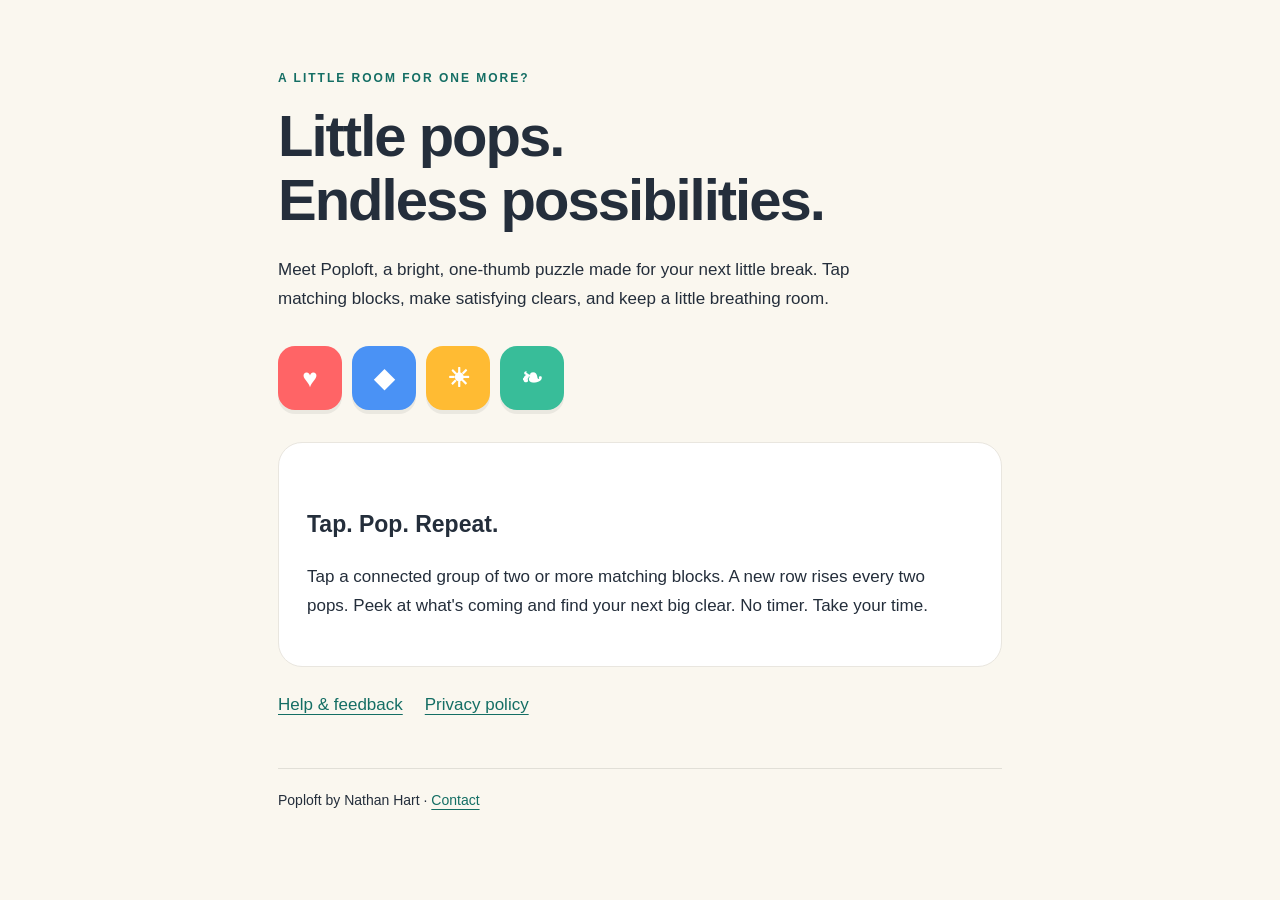
==== poploft/index.html @ f0af5f60 "Rename puzzle policies to Poploft and preserve old links" ====
<!doctype html><html lang="en"><meta charset="utf-8"><meta name="viewport" content="width=device-width,initial-scale=1"><meta name="description" content="Poploft: a bright, one-thumb block puzzle. Tap matching blocks, make big clears, and leave a little room for the next row."><link rel="stylesheet" href="styles.css"><title>Poploft — Little pops. Endless possibilities.</title><main><div class="eyebrow">A LITTLE ROOM FOR ONE MORE?</div><h1>Little pops.<br>Endless possibilities.</h1><p>Meet Poploft, a bright, one-thumb puzzle made for your next little break. Tap matching blocks, make satisfying clears, and keep a little breathing room.</p><div class="tiles" aria-hidden="true"><span class="tile coral">♥</span><span class="tile blue">◆</span><span class="tile gold">☀</span><span class="tile mint">❧</span></div><div class="card"><h2>Tap. Pop. Repeat.</h2><p>Tap a connected group of two or more matching blocks. A new row rises every two pops. Peek at what's coming and find your next big clear. No timer. Take your time.</p></div><nav aria-label="Support"><a href="support.html">Help & feedback</a><a href="privacy.html">Privacy policy</a></nav><footer>Poploft by Nathan Hart · <a href="mailto:nahart86@gmail.com">Contact</a></footer></main></html>
---- poploft/styles.css ----
:root{color-scheme:light;--ink:#242e3b;--teal:#146e64;--paper:#faf7ef}*{box-sizing:border-box}body{margin:0;background:var(--paper);color:var(--ink);font:17px/1.7 -apple-system,BlinkMacSystemFont,"Segoe UI",sans-serif}main{max-width:780px;margin:auto;padding:68px 28px}nav{display:flex;gap:22px;margin:20px 0 38px}a{color:var(--teal);text-underline-offset:4px}h1{font-size:clamp(36px,8vw,58px);line-height:1.1;letter-spacing:-2px;margin:16px 0 24px}h2{font-size:23px;margin-top:34px}p,li{max-width:68ch}.eyebrow{color:var(--teal);font-weight:800;letter-spacing:2px;font-size:12px}.card{padding:28px;background:white;border:1px solid #e9e6df;border-radius:24px;margin:24px 0}.muted{color:#6c7378;font-size:14px}.tiles{display:flex;gap:10px;margin:32px 0}.tile{width:64px;height:64px;border-radius:17px;color:white;display:grid;place-items:center;font-size:26px;font-weight:bold;box-shadow:0 4px 0 #00000010}.coral{background:#ff6466}.blue{background:#4a92f5}.gold{background:#ffbb33}.mint{background:#38bd99}footer{margin-top:48px;border-top:1px solid #e1dfd7;padding-top:20px;font-size:14px}button{font:inherit}strong{font-weight:700}
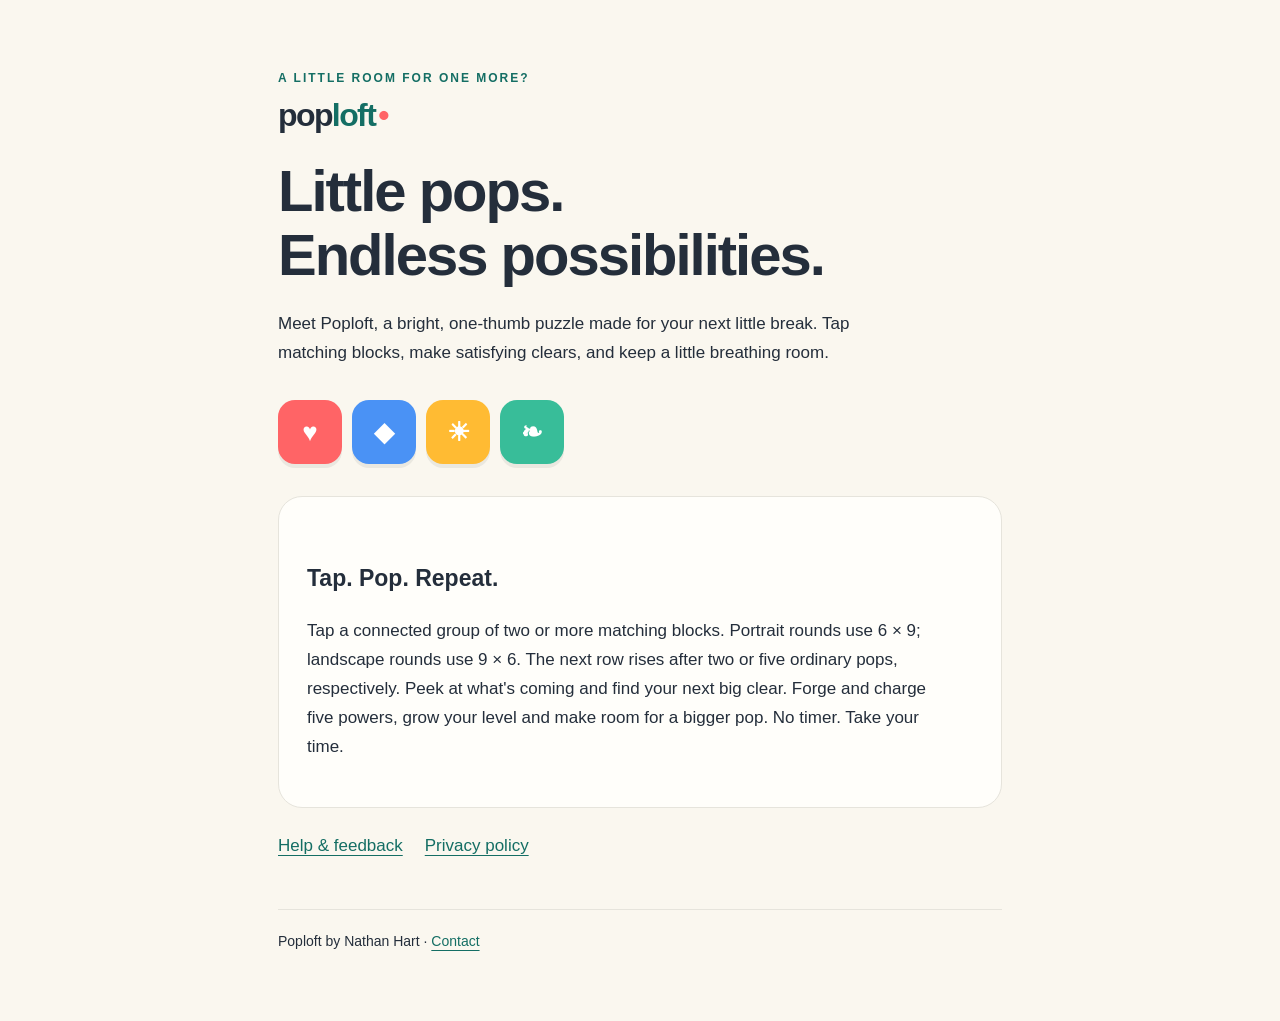
==== commit aaefee52: "Match Poploft help and privacy pages to shared iOS and TV experience" ====
--- a/poploft/index.html
+++ b/poploft/index.html
@@ -1 +1 @@
-<!doctype html><html lang="en"><meta charset="utf-8"><meta name="viewport" content="width=device-width,initial-scale=1"><meta name="description" content="Poploft: a bright, one-thumb block puzzle. Tap matching blocks, make big clears, and leave a little room for the next row."><link rel="stylesheet" href="styles.css"><title>Poploft — Little pops. Endless possibilities.</title><main><div class="eyebrow">A LITTLE ROOM FOR ONE MORE?</div><h1>Little pops.<br>Endless possibilities.</h1><p>Meet Poploft, a bright, one-thumb puzzle made for your next little break. Tap matching blocks, make satisfying clears, and keep a little breathing room.</p><div class="tiles" aria-hidden="true"><span class="tile coral">♥</span><span class="tile blue">◆</span><span class="tile gold">☀</span><span class="tile mint">❧</span></div><div class="card"><h2>Tap. Pop. Repeat.</h2><p>Tap a connected group of two or more matching blocks. A new row rises every two pops. Peek at what's coming and find your next big clear. No timer. Take your time.</p></div><nav aria-label="Support"><a href="support.html">Help & feedback</a><a href="privacy.html">Privacy policy</a></nav><footer>Poploft by Nathan Hart · <a href="mailto:nahart86@gmail.com">Contact</a></footer></main></html>
+<!doctype html><html lang="en"><meta charset="utf-8"><meta name="viewport" content="width=device-width,initial-scale=1"><meta name="description" content="Poploft: a bright, one-thumb block puzzle. Tap matching blocks, make big clears, and leave a little room for the next row."><link rel="stylesheet" href="styles.css"><title>Poploft — Little pops. Endless possibilities.</title><main><div class="eyebrow">A LITTLE ROOM FOR ONE MORE?</div><div class="brand" aria-label="Poploft">pop<span>loft</span><b>•</b></div><h1>Little pops.<br>Endless possibilities.</h1><p>Meet Poploft, a bright, one-thumb puzzle made for your next little break. Tap matching blocks, make satisfying clears, and keep a little breathing room.</p><div class="tiles" aria-hidden="true"><span class="tile coral">♥</span><span class="tile blue">◆</span><span class="tile gold">☀</span><span class="tile mint">❧</span></div><div class="card"><h2>Tap. Pop. Repeat.</h2><p>Tap a connected group of two or more matching blocks. Portrait rounds use 6 × 9; landscape rounds use 9 × 6. The next row rises after two or five ordinary pops, respectively. Peek at what's coming and find your next big clear. Forge and charge five powers, grow your level and make room for a bigger pop. No timer. Take your time.</p></div><nav aria-label="Support"><a href="support.html">Help & feedback</a><a href="privacy.html">Privacy policy</a></nav><footer>Poploft by Nathan Hart · <a href="mailto:nahart86@gmail.com">Contact</a></footer></main></html>
--- a/poploft/styles.css
+++ b/poploft/styles.css
@@ -1 +1,4 @@
-:root{color-scheme:light;--ink:#242e3b;--teal:#146e64;--paper:#faf7ef}*{box-sizing:border-box}body{margin:0;background:var(--paper);color:var(--ink);font:17px/1.7 -apple-system,BlinkMacSystemFont,"Segoe UI",sans-serif}main{max-width:780px;margin:auto;padding:68px 28px}nav{display:flex;gap:22px;margin:20px 0 38px}a{color:var(--teal);text-underline-offset:4px}h1{font-size:clamp(36px,8vw,58px);line-height:1.1;letter-spacing:-2px;margin:16px 0 24px}h2{font-size:23px;margin-top:34px}p,li{max-width:68ch}.eyebrow{color:var(--teal);font-weight:800;letter-spacing:2px;font-size:12px}.card{padding:28px;background:white;border:1px solid #e9e6df;border-radius:24px;margin:24px 0}.muted{color:#6c7378;font-size:14px}.tiles{display:flex;gap:10px;margin:32px 0}.tile{width:64px;height:64px;border-radius:17px;color:white;display:grid;place-items:center;font-size:26px;font-weight:bold;box-shadow:0 4px 0 #00000010}.coral{background:#ff6466}.blue{background:#4a92f5}.gold{background:#ffbb33}.mint{background:#38bd99}footer{margin-top:48px;border-top:1px solid #e1dfd7;padding-top:20px;font-size:14px}button{font:inherit}strong{font-weight:700}
+:root{color-scheme:light dark;--ink:#242e3b;--teal:#146e64;--paper:#faf7ef;--surface:#fffefa;--stroke:#e6e4dc;--quiet:#646d70}*{box-sizing:border-box}body{margin:0;background:var(--paper);color:var(--ink);font:17px/1.7 -apple-system,BlinkMacSystemFont,"Segoe UI",sans-serif}main{max-width:780px;margin:auto;padding:68px 28px}nav{display:flex;flex-wrap:wrap;gap:22px;margin:20px 0 38px}a{overflow-wrap:anywhere;color:var(--teal);text-underline-offset:4px}h1{font-size:clamp(36px,8vw,58px);line-height:1.1;letter-spacing:-2px;margin:16px 0 24px}h2{font-size:23px;margin-top:34px}p,li{max-width:68ch}.eyebrow{color:var(--teal);font-weight:800;letter-spacing:2px;font-size:12px}.card{padding:28px;background:var(--surface);border:1px solid var(--stroke);border-radius:24px;margin:24px 0}.muted{color:var(--quiet);font-size:14px}.tiles{display:flex;gap:10px;margin:32px 0}.tile{width:64px;height:64px;border-radius:17px;color:white;display:grid;place-items:center;font-size:26px;font-weight:bold;box-shadow:0 4px 0 #00000010}.coral{background:#ff6466}.blue{background:#4a92f5}.gold{background:#ffbb33}.mint{background:#38bd99}footer{margin-top:48px;border-top:1px solid var(--stroke);padding-top:20px;font-size:14px}button{font:inherit}strong{font-weight:700}
+
+.brand{font-size:32px;font-weight:900;letter-spacing:-1.6px}.brand span{color:var(--teal)}.brand b{color:#ff6466;margin-left:3px}
+@media(prefers-color-scheme:dark){:root{--ink:#f2f1e9;--teal:#7bdfc6;--paper:#111d25;--surface:#20313a;--stroke:#39505b;--quiet:#a9b9be}}
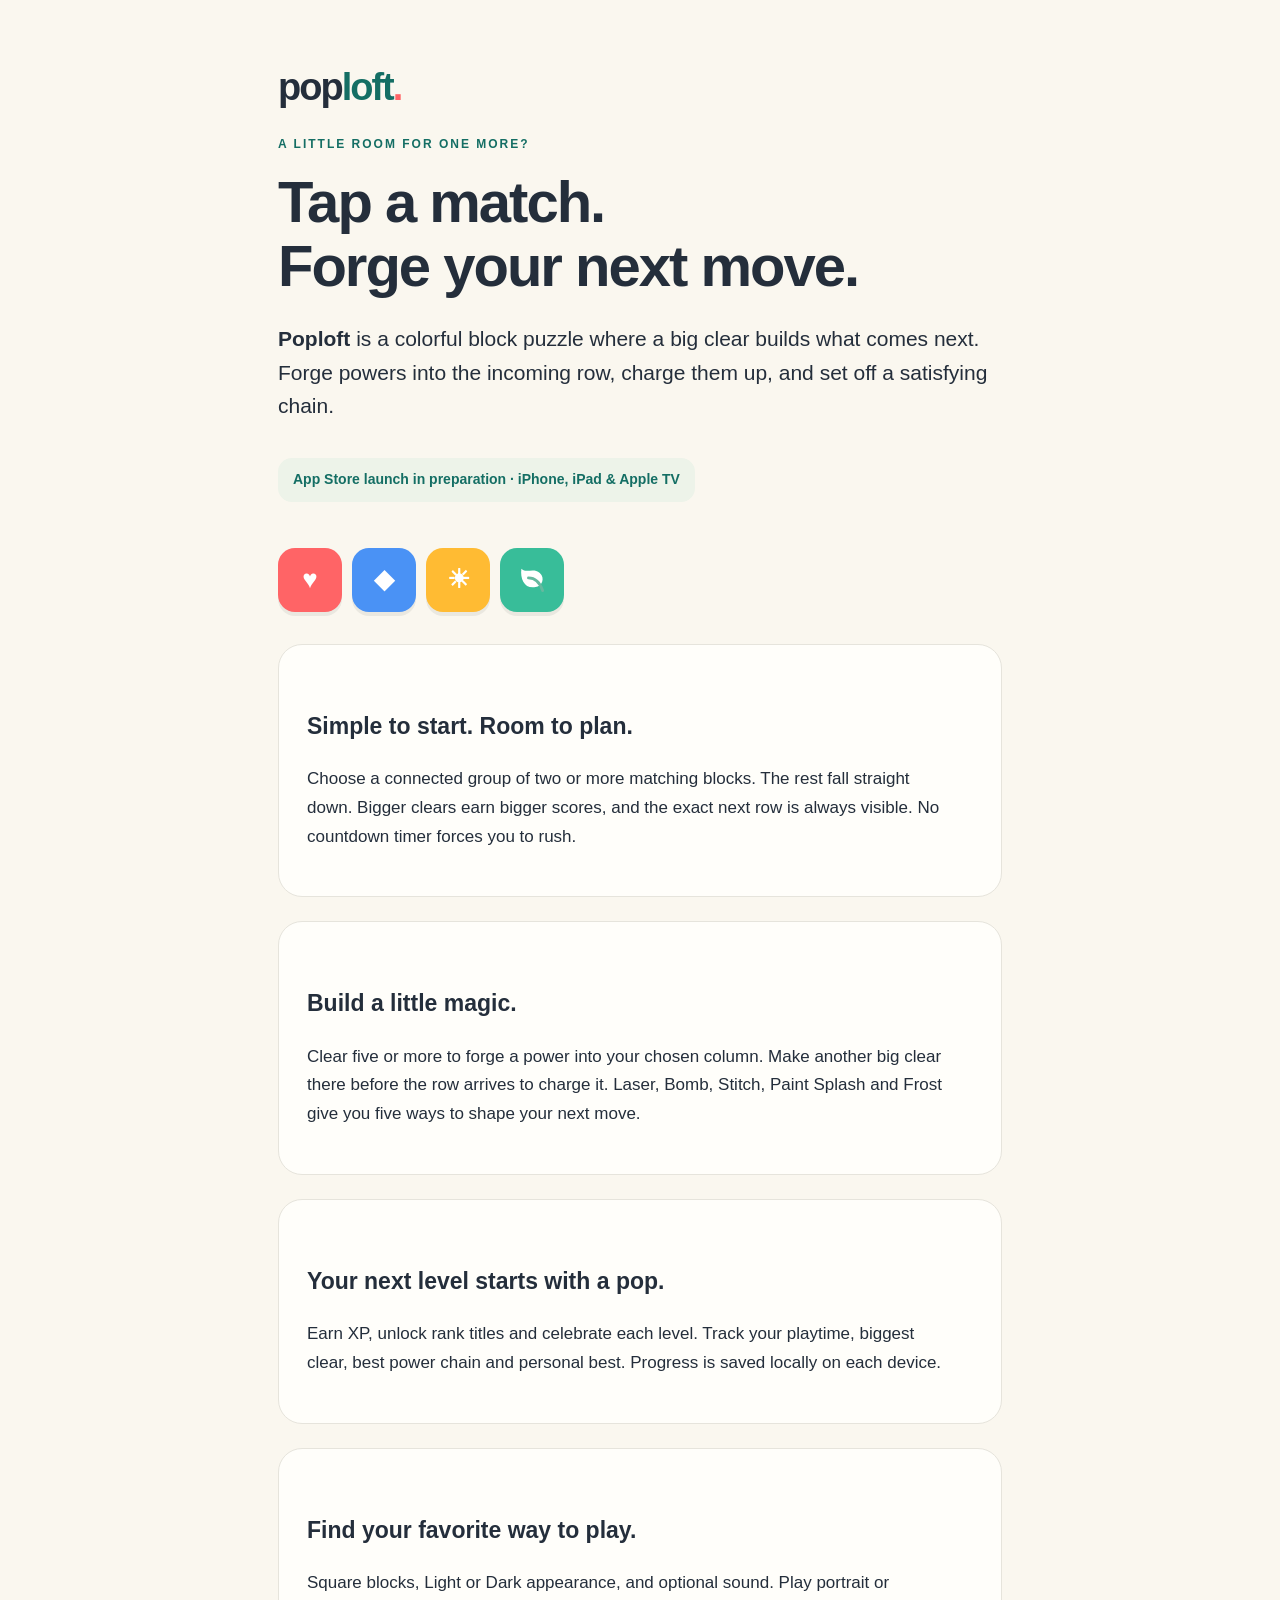
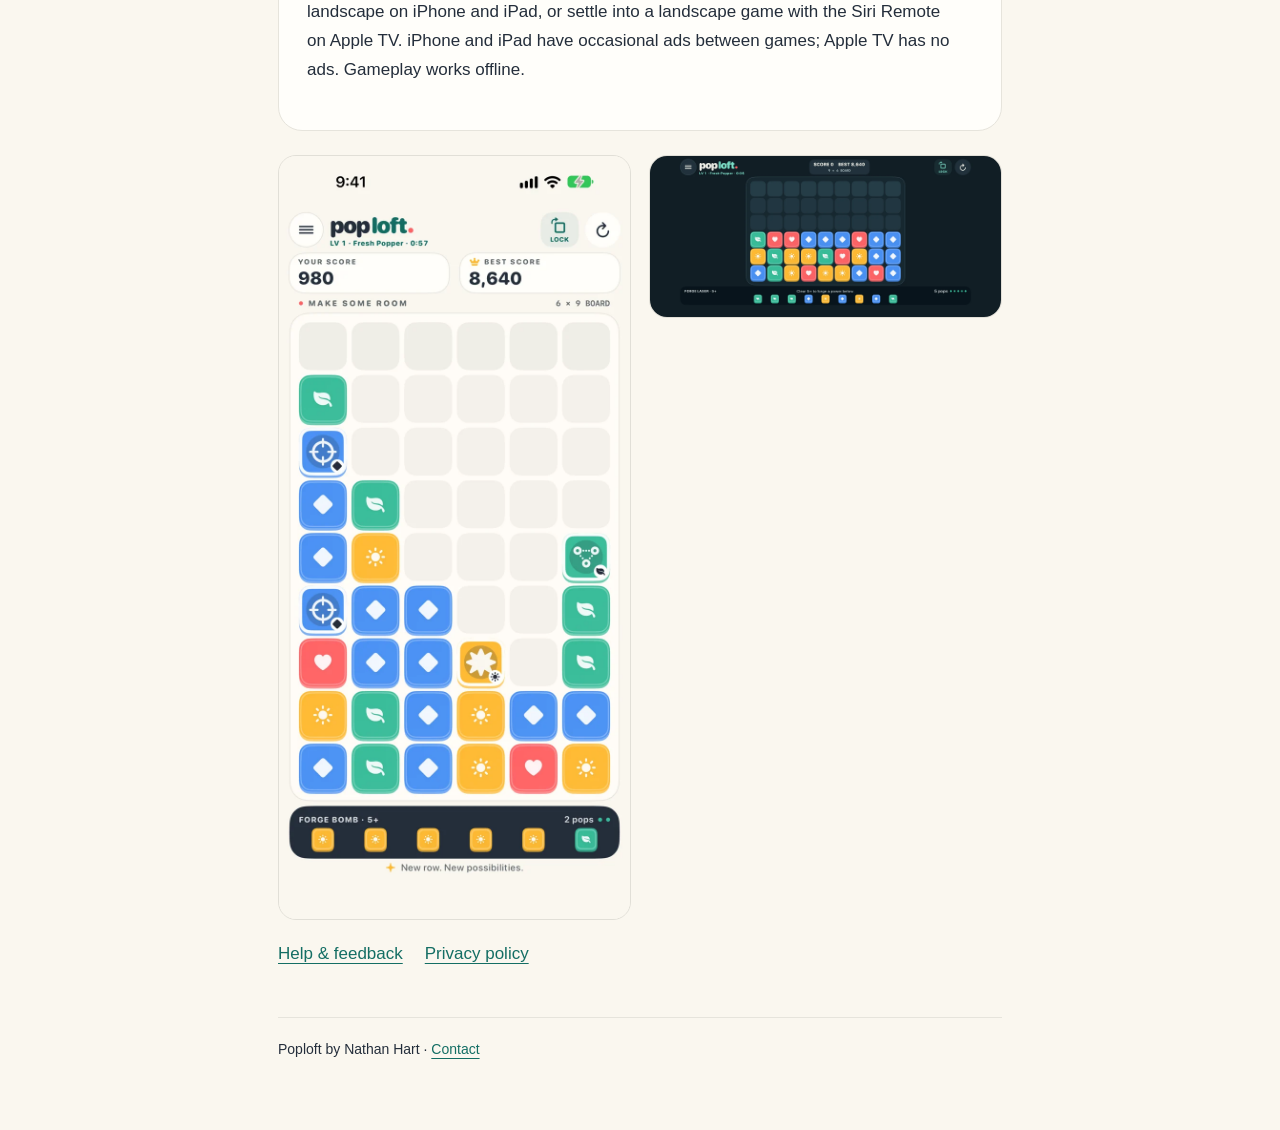
==== commit ce7ee17d: "Refresh Poploft launch page with forge powers and platform previews" ====
--- a/poploft/index.html
+++ b/poploft/index.html
@@ -1 +1,15 @@
-<!doctype html><html lang="en"><meta charset="utf-8"><meta name="viewport" content="width=device-width,initial-scale=1"><meta name="description" content="Poploft: a bright, one-thumb block puzzle. Tap matching blocks, make big clears, and leave a little room for the next row."><link rel="stylesheet" href="styles.css"><title>Poploft — Little pops. Endless possibilities.</title><main><div class="eyebrow">A LITTLE ROOM FOR ONE MORE?</div><div class="brand" aria-label="Poploft">pop<span>loft</span><b>•</b></div><h1>Little pops.<br>Endless possibilities.</h1><p>Meet Poploft, a bright, one-thumb puzzle made for your next little break. Tap matching blocks, make satisfying clears, and keep a little breathing room.</p><div class="tiles" aria-hidden="true"><span class="tile coral">♥</span><span class="tile blue">◆</span><span class="tile gold">☀</span><span class="tile mint">❧</span></div><div class="card"><h2>Tap. Pop. Repeat.</h2><p>Tap a connected group of two or more matching blocks. Portrait rounds use 6 × 9; landscape rounds use 9 × 6. The next row rises after two or five ordinary pops, respectively. Peek at what's coming and find your next big clear. Forge and charge five powers, grow your level and make room for a bigger pop. No timer. Take your time.</p></div><nav aria-label="Support"><a href="support.html">Help & feedback</a><a href="privacy.html">Privacy policy</a></nav><footer>Poploft by Nathan Hart · <a href="mailto:nahart86@gmail.com">Contact</a></footer></main></html>
+<!doctype html>
+<html lang="en"><head><meta charset="utf-8"><meta name="viewport" content="width=device-width,initial-scale=1">
+<title>Poploft — Block Pop Puzzle</title><meta name="description" content="Tap matching blocks, forge five powers into the next row, and chain big clears. Poploft is an endless puzzle for iPhone, iPad and Apple TV.">
+<meta property="og:title" content="Poploft — Forge your next big clear"><meta property="og:description" content="Tap a match. Forge a power. Build your rank. A colorful puzzle for iPhone, iPad and Apple TV."><meta property="og:image" content="https://nahart86.github.io/app-policies/poploft/assets/poploft-header.png"><meta property="og:type" content="website"><meta property="og:url" content="https://nahart86.github.io/app-policies/poploft/">
+<link rel="canonical" href="https://nahart86.github.io/app-policies/poploft/"><link rel="stylesheet" href="styles.css?v=21"></head>
+<body><main><a class="wordmark" href="./" aria-label="Poploft home">pop<span>loft</span><b aria-hidden="true">.</b></a><div class="eyebrow">A LITTLE ROOM FOR ONE MORE?</div><h1>Tap a match.<br>Forge your next move.</h1>
+<p class="lead"><strong>Poploft</strong> is a colorful block puzzle where a big clear builds what comes next. Forge powers into the incoming row, charge them up, and set off a satisfying chain.</p>
+<p class="launch-status">App Store launch in preparation · iPhone, iPad &amp; Apple TV</p>
+<div class="tiles" aria-hidden="true"><span class="tile coral">♥</span><span class="tile blue">◆</span><span class="tile gold">☀</span><span class="tile mint"><svg viewBox="0 0 48 48" width="34" height="34" aria-hidden="true"><path fill="currentColor" d="M9 8c7 7 17-2 26 6 8 7 3 19-6 20C14 37 7 23 9 8Z"/><path d="M19 21c11 0 17 9 20 18" fill="none" stroke="#65b99f" stroke-width="4" stroke-linecap="round"/></svg></span></div>
+<div class="card"><h2>Simple to start. Room to plan.</h2><p>Choose a connected group of two or more matching blocks. The rest fall straight down. Bigger clears earn bigger scores, and the exact next row is always visible. No countdown timer forces you to rush.</p></div>
+<div class="card"><h2>Build a little magic.</h2><p>Clear five or more to forge a power into your chosen column. Make another big clear there before the row arrives to charge it. Laser, Bomb, Stitch, Paint Splash and Frost give you five ways to shape your next move.</p></div>
+<div class="card"><h2>Your next level starts with a pop.</h2><p>Earn XP, unlock rank titles and celebrate each level. Track your playtime, biggest clear, best power chain and personal best. Progress is saved locally on each device.</p></div>
+<div class="card"><h2>Find your favorite way to play.</h2><p>Square blocks, Light or Dark appearance, and optional sound. Play portrait or landscape on iPhone and iPad, or settle into a landscape game with the Siri Remote on Apple TV. iPhone and iPad have occasional ads between games; Apple TV has no ads. Gameplay works offline.</p></div>
+<section aria-label="A look at the game" class="gallery"><img src="assets/gameplay.webp" alt="Real Poploft gameplay with matching groups and five-power strategy" loading="lazy"><img src="assets/landscape.webp" alt="Poploft landscape gameplay in Dark appearance" loading="lazy"></section>
+<nav aria-label="Support"><a href="support.html">Help &amp; feedback</a><a href="privacy.html">Privacy policy</a></nav><footer>Poploft by Nathan Hart · <a href="mailto:nahart86@gmail.com">Contact</a></footer></main></body></html>
--- a/poploft/styles.css
+++ b/poploft/styles.css
@@ -2,3 +2,7 @@
 
 .brand{font-size:32px;font-weight:900;letter-spacing:-1.6px}.brand span{color:var(--teal)}.brand b{color:#ff6466;margin-left:3px}
 @media(prefers-color-scheme:dark){:root{--ink:#f2f1e9;--teal:#7bdfc6;--paper:#111d25;--surface:#20313a;--stroke:#39505b;--quiet:#a9b9be}}
+
+.lead{font-size:21px;line-height:1.6}.launch-status{display:inline-block;padding:10px 15px;border-radius:14px;background:#edf3e9;color:#146e64;font-size:14px;font-weight:700}.gallery{display:grid;grid-template-columns:1fr 1fr;gap:18px;align-items:start}.gallery img{display:block;width:100%;border-radius:18px;border:1px solid #e1dfd7}nav{flex-wrap:wrap}@media(max-width:560px){main{padding:42px 22px}.card{padding:22px}.gallery{grid-template-columns:1fr}.gallery img{max-height:680px;object-fit:contain;background:var(--paper)}}@media(prefers-color-scheme:dark){:root{color-scheme:dark;--paper:#101e27;--ink:#f4f1e9;--teal:#75d7bd}.card{background:#1c323c;border-color:#334c56}.muted{color:#b2c6cc}.launch-status{background:#1c3839;color:#75d7bd}footer,.gallery img{border-color:#334c56}}
+
+.wordmark{display:inline-block;font-size:38px;line-height:1;font-weight:900;letter-spacing:-2px;text-decoration:none;color:#242e3b;margin-bottom:28px}.wordmark span{color:#146e64}.wordmark b{color:#ff6466}.tile svg{display:block}@media(prefers-color-scheme:dark){.wordmark{color:#f4f1e9}.wordmark span{color:#75d7bd}}
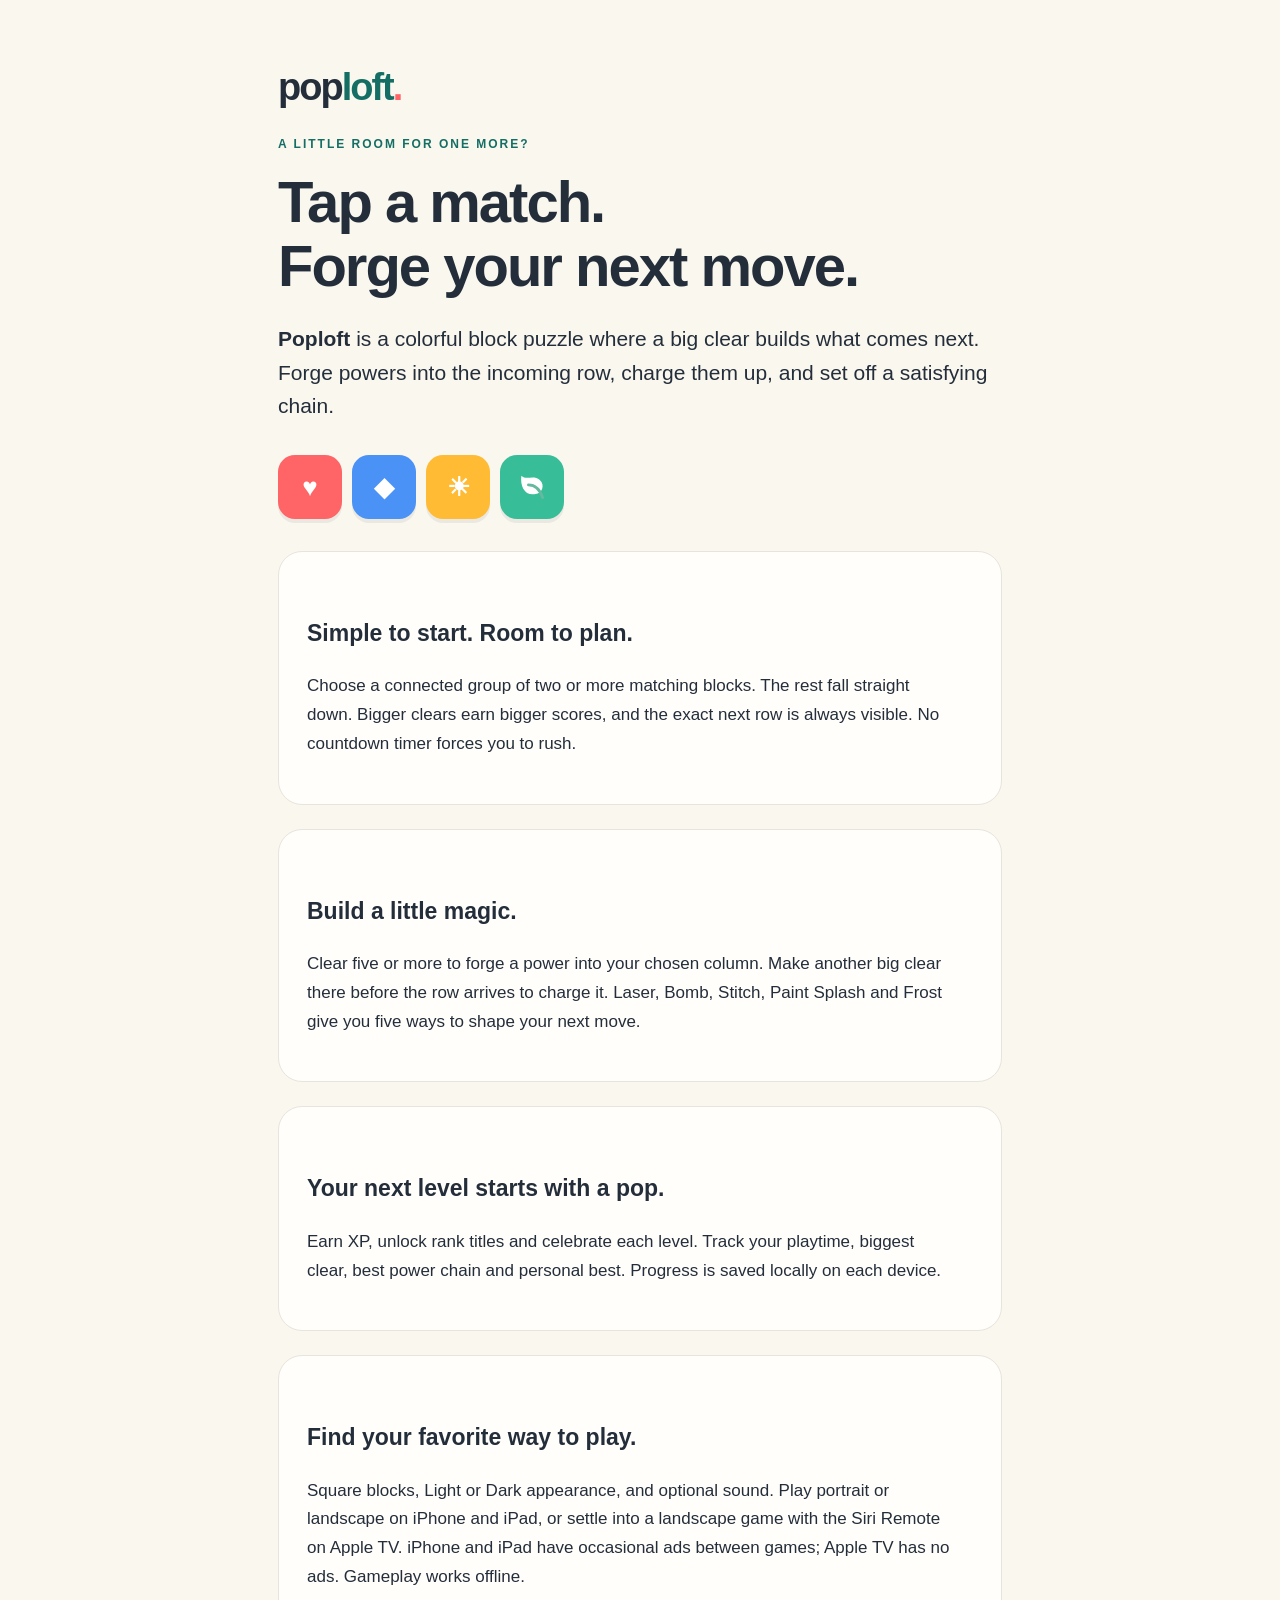
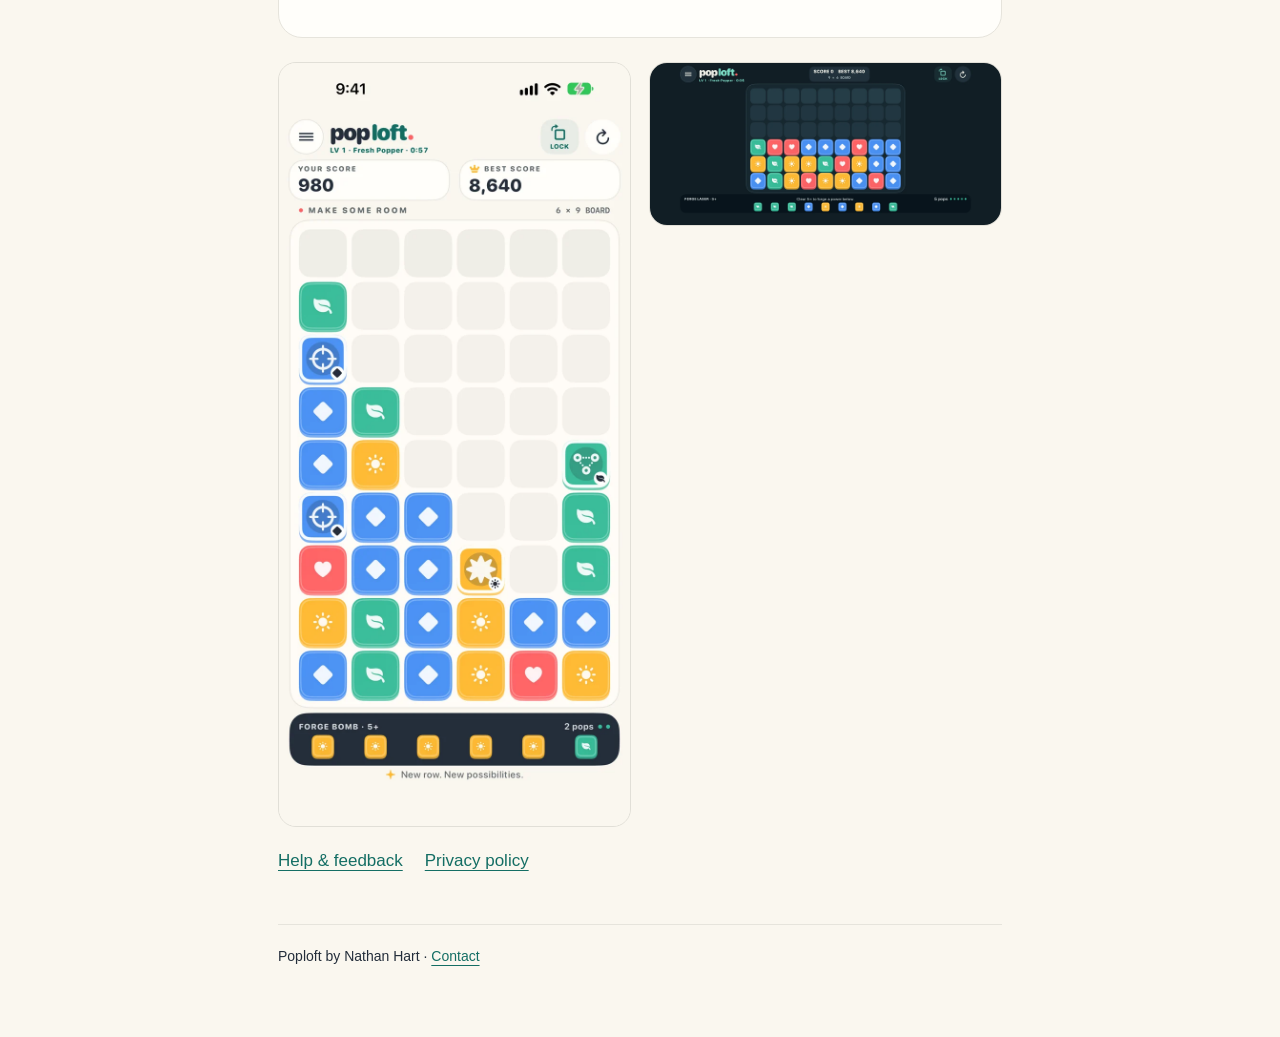
==== commit ce3a9e3f: "Remove launch preparation banner from Poploft page" ====
--- a/poploft/index.html
+++ b/poploft/index.html
@@ -5,7 +5,6 @@
 <link rel="canonical" href="https://nahart86.github.io/app-policies/poploft/"><link rel="stylesheet" href="styles.css?v=21"></head>
 <body><main><a class="wordmark" href="./" aria-label="Poploft home">pop<span>loft</span><b aria-hidden="true">.</b></a><div class="eyebrow">A LITTLE ROOM FOR ONE MORE?</div><h1>Tap a match.<br>Forge your next move.</h1>
 <p class="lead"><strong>Poploft</strong> is a colorful block puzzle where a big clear builds what comes next. Forge powers into the incoming row, charge them up, and set off a satisfying chain.</p>
-<p class="launch-status">App Store launch in preparation · iPhone, iPad &amp; Apple TV</p>
 <div class="tiles" aria-hidden="true"><span class="tile coral">♥</span><span class="tile blue">◆</span><span class="tile gold">☀</span><span class="tile mint"><svg viewBox="0 0 48 48" width="34" height="34" aria-hidden="true"><path fill="currentColor" d="M9 8c7 7 17-2 26 6 8 7 3 19-6 20C14 37 7 23 9 8Z"/><path d="M19 21c11 0 17 9 20 18" fill="none" stroke="#65b99f" stroke-width="4" stroke-linecap="round"/></svg></span></div>
 <div class="card"><h2>Simple to start. Room to plan.</h2><p>Choose a connected group of two or more matching blocks. The rest fall straight down. Bigger clears earn bigger scores, and the exact next row is always visible. No countdown timer forces you to rush.</p></div>
 <div class="card"><h2>Build a little magic.</h2><p>Clear five or more to forge a power into your chosen column. Make another big clear there before the row arrives to charge it. Laser, Bomb, Stitch, Paint Splash and Frost give you five ways to shape your next move.</p></div>
